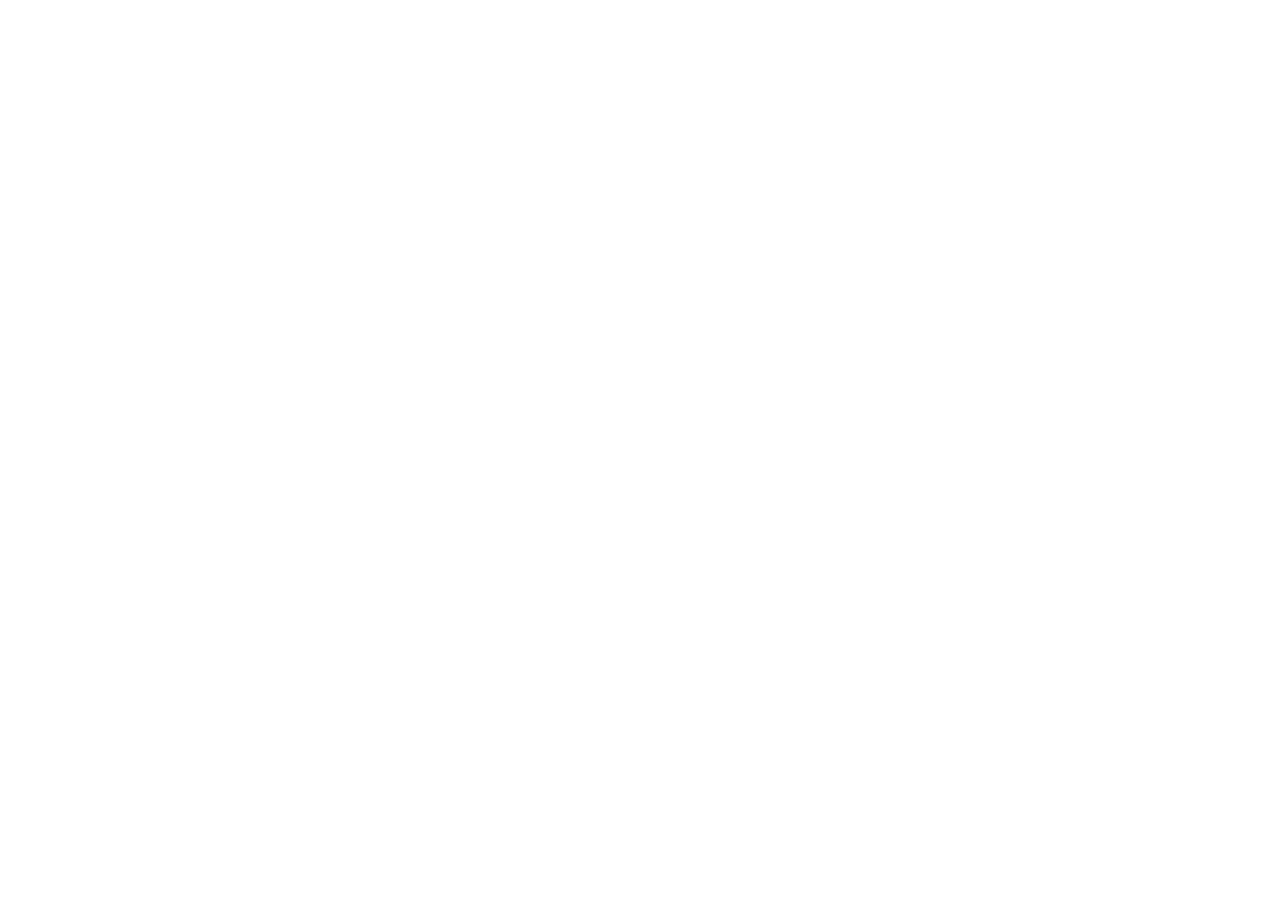
==== index.html @ ff3780d1 "Add responsive Chan Myae Thar website page shells and deployment config" ====
<!doctype html>
<html lang="my" data-lang="mm">
<head>
  <meta charset="utf-8">
  <meta name="viewport" content="width=device-width, initial-scale=1, viewport-fit=cover">
  <meta name="theme-color" content="#ffffff">
  <meta name="description" content="ချမ်းမြေ့သာ သာသနာ့ရိပ်သာ — ဓမ္မလေ့လာရေး၊ ရိပ်သာအကြောင်းနှင့် အတည်ပြုထားသော အစီအစဉ်များ။">
  <meta name="robots" content="index,follow">
  <meta property="og:type" content="website">
  <meta property="og:site_name" content="Chan Myae Thar Sasana Meditation Centre">
  <meta property="og:title" content="ချမ်းမြေ့သာ သာသနာ့ရိပ်သာ | Chan Myae Thar">
  <meta property="og:description" content="ချမ်းမြေ့သာ သာသနာ့ရိပ်သာ — ဓမ္မလေ့လာရေး၊ ရိပ်သာအကြောင်းနှင့် အတည်ပြုထားသော အစီအစဉ်များ။">
  <meta property="og:image" content="https://chanmyaethar.onrender.com/assets/chanmyaethar-logo.webp">
  <meta property="og:url" content="https://chanmyaethar.onrender.com/">
  <link rel="canonical" href="https://chanmyaethar.onrender.com/">
  <link rel="icon" type="image/png" sizes="32x32" href="assets/icon-32.png">
  <link rel="apple-touch-icon" href="assets/icon-192.png">
  <link rel="manifest" href="manifest.webmanifest">
  <link rel="preconnect" href="https://fonts.googleapis.com">
  <link rel="preconnect" href="https://fonts.gstatic.com" crossorigin>
  <link rel="stylesheet" href="css/styles.css">
  <title>ချမ်းမြေ့သာ သာသနာ့ရိပ်သာ | Chan Myae Thar</title>
  <script src="data/site-config.js" defer></script>
  <script src="js/app.js" defer></script>
</head>
<body data-page="home">
<div id="app"></div>
<noscript><main style="padding:3rem;max-width:50rem;margin:auto;font-family:sans-serif"><h1>ချမ်းမြေ့သာ သာသနာ့ရိပ်သာ</h1><p>ဤဝက်ဘ်ဆိုဒ်ကို ကြည့်ရှုရန် JavaScript ဖွင့်ထားရန် လိုအပ်ပါသည်။</p><a href="index.html">Home</a></main></noscript>
</body>
</html>
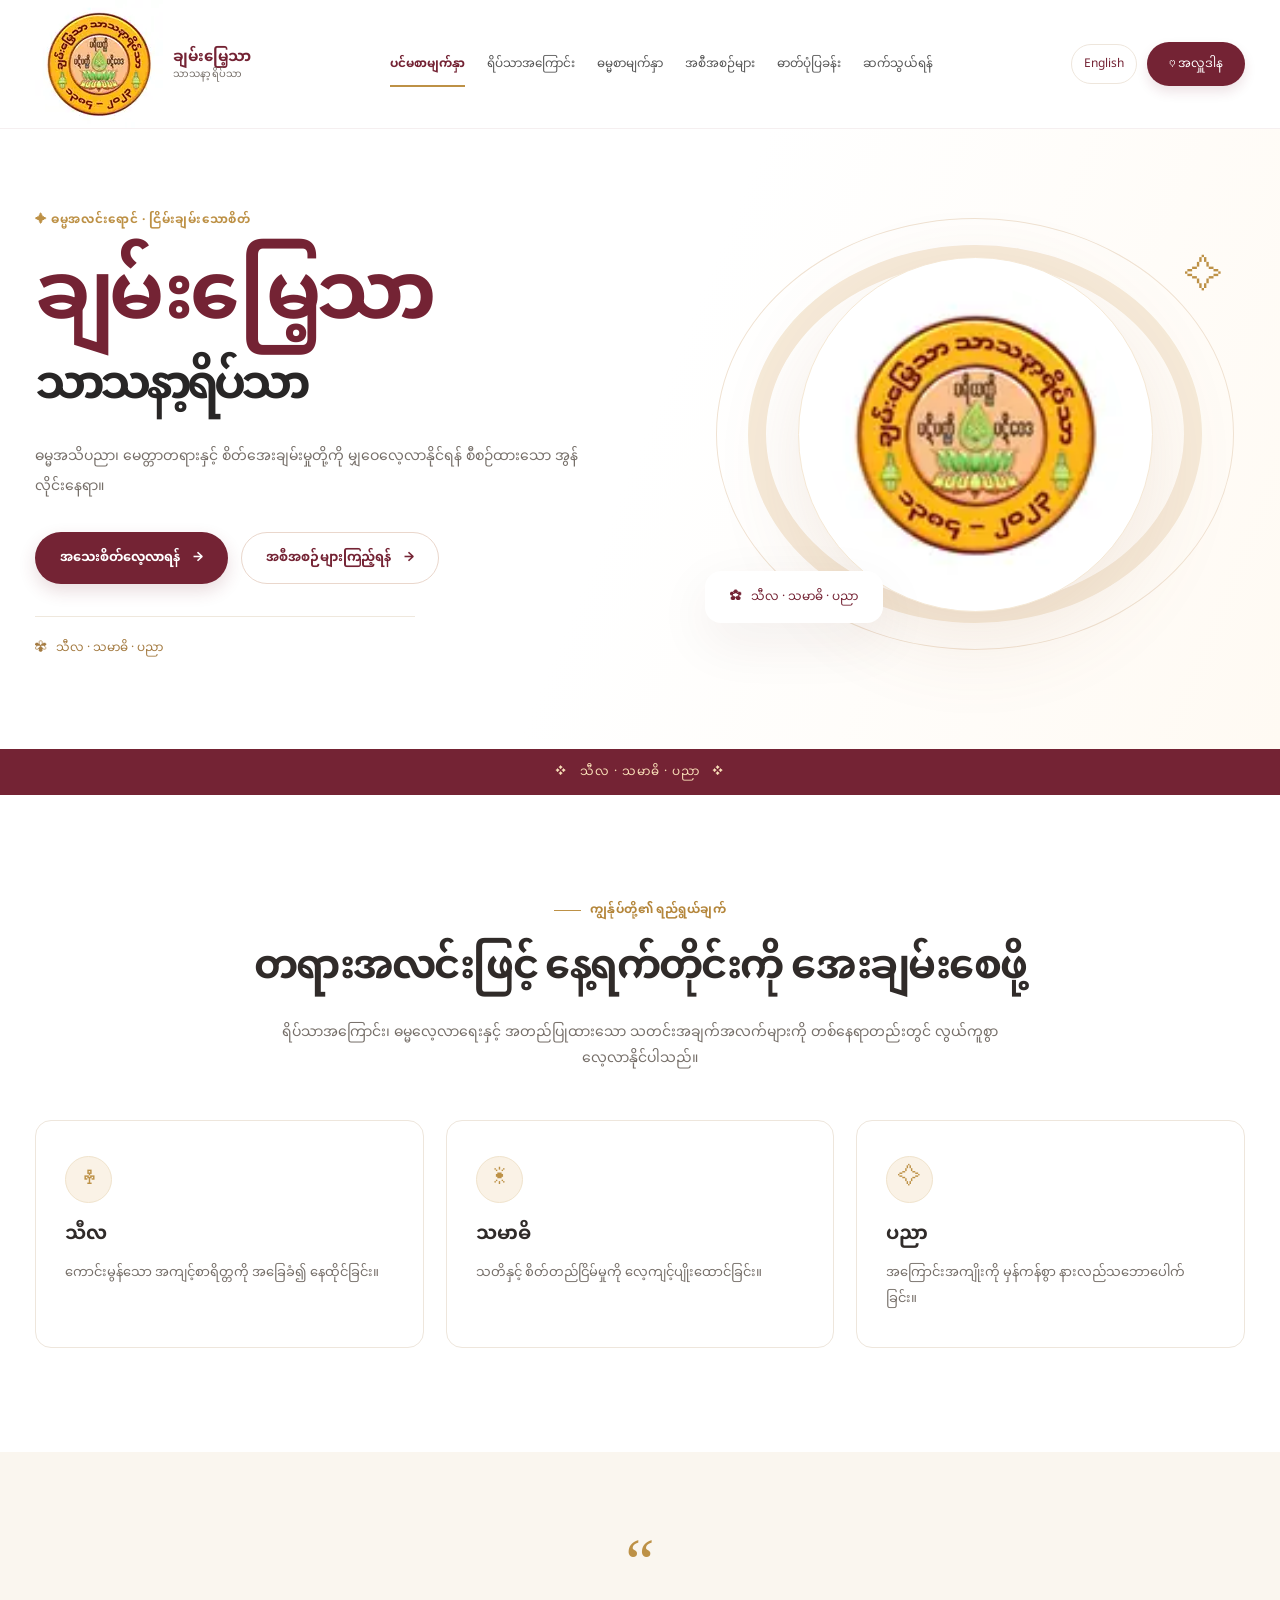
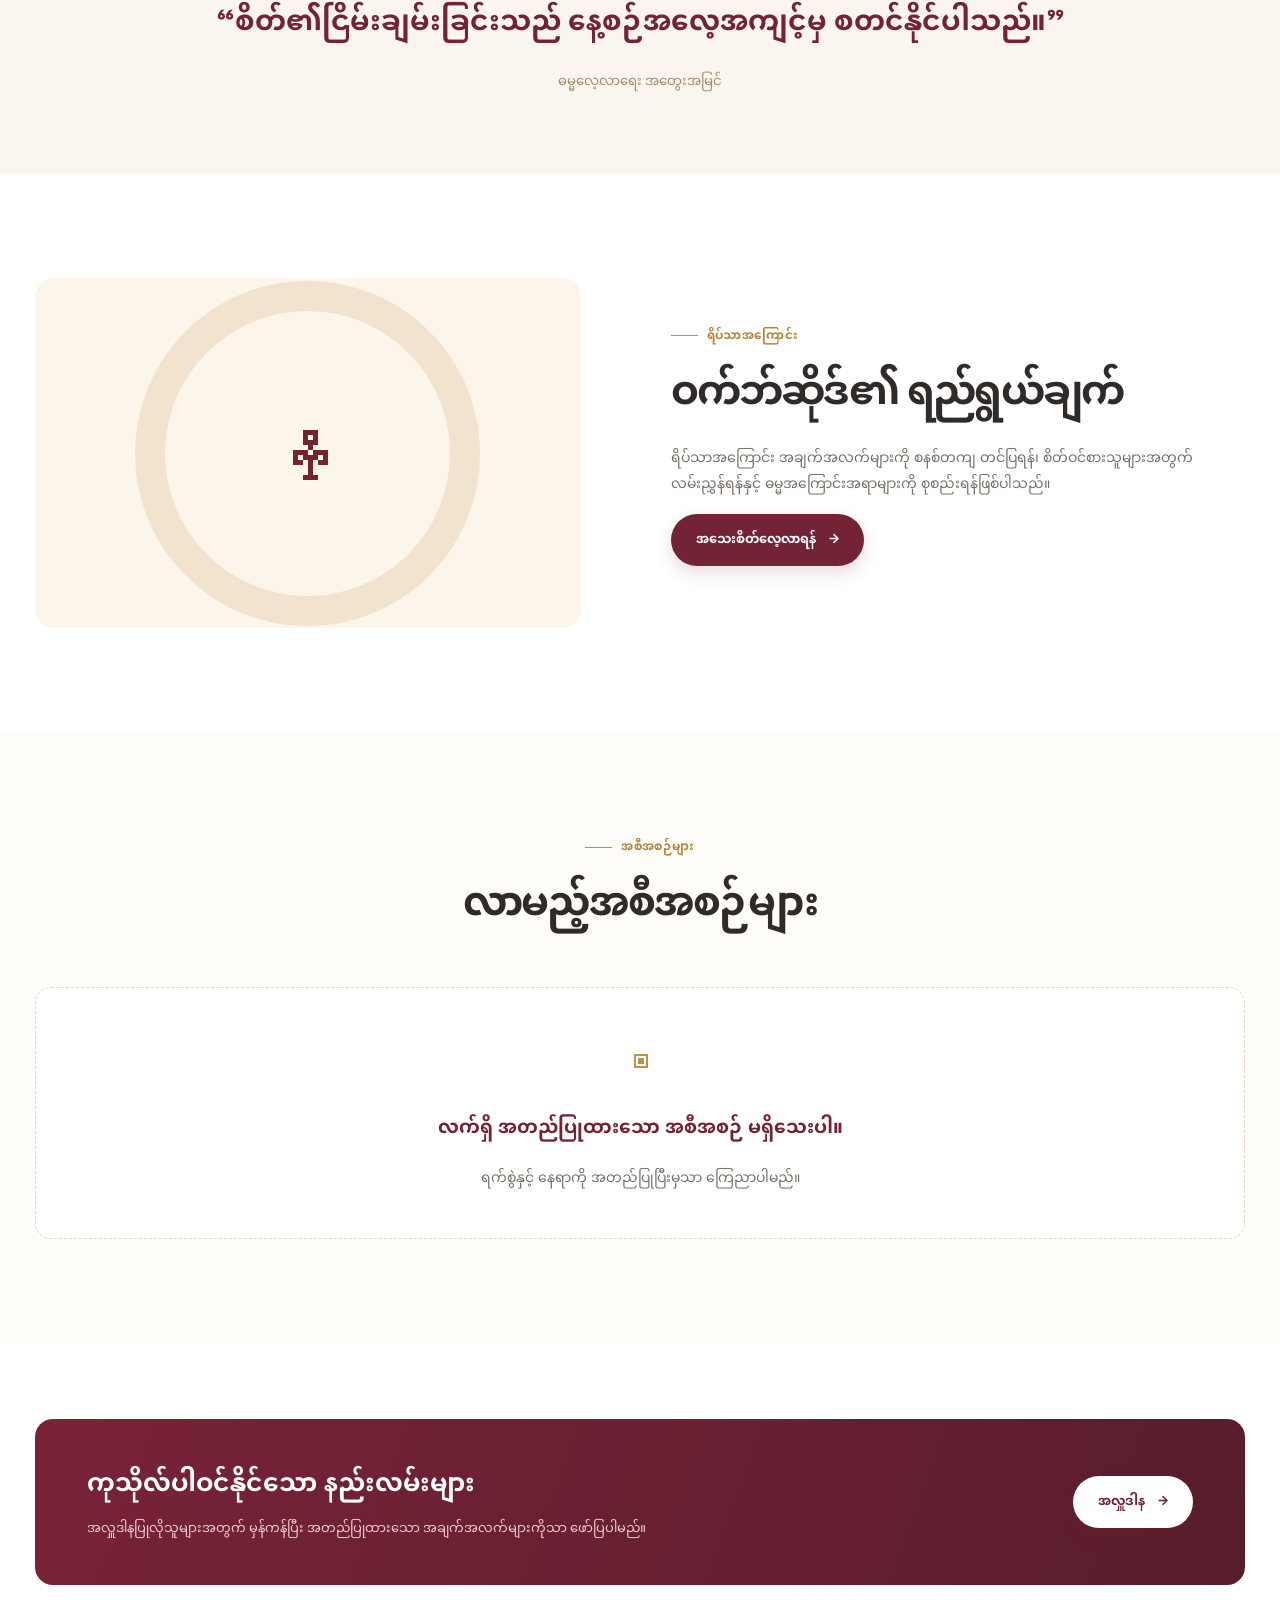
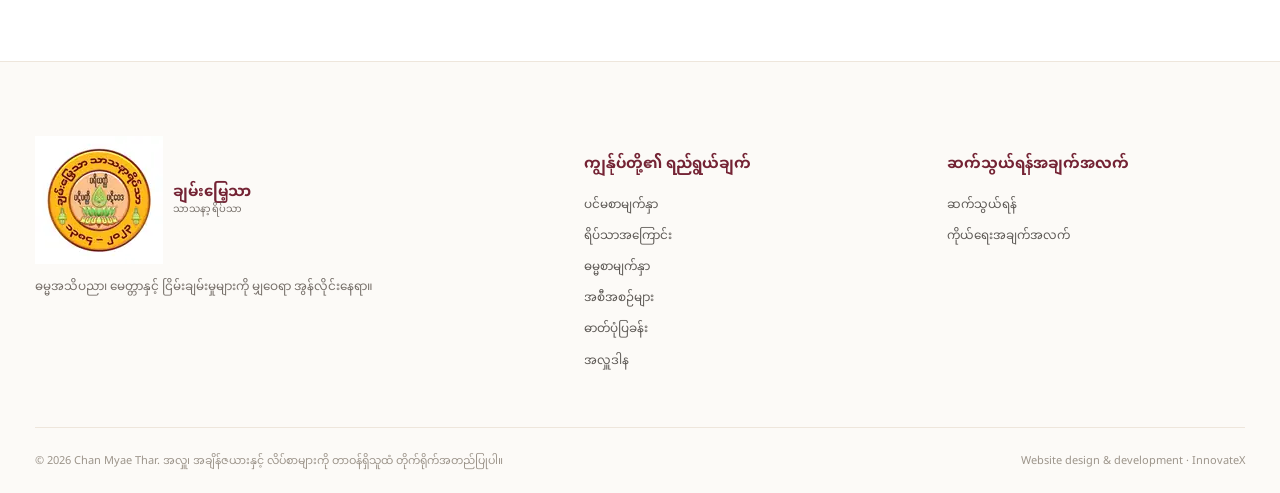
==== commit b97513e3: "Polish page icons and add deployment documentation" ====
--- a/index.html
+++ b/index.html
@@ -14,7 +14,7 @@
   <meta property="og:url" content="https://chanmyaethar.onrender.com/">
   <link rel="canonical" href="https://chanmyaethar.onrender.com/">
   <link rel="icon" type="image/png" sizes="32x32" href="assets/icon-32.png">
-  <link rel="apple-touch-icon" href="assets/icon-192.png">
+  <link rel="apple-touch-icon" href="assets/icon-32.png">
   <link rel="manifest" href="manifest.webmanifest">
   <link rel="preconnect" href="https://fonts.googleapis.com">
   <link rel="preconnect" href="https://fonts.gstatic.com" crossorigin>
--- a/css/styles.css
+++ b/css/styles.css
@@ -0,0 +1,8 @@
+
+@import url('https://fonts.googleapis.com/css2?family=DM+Sans:wght@400;500;600;700&family=Noto+Sans+Myanmar:wght@400;500;600;700&display=swap');
+:root{--burgundy:#742334;--deep:#461923;--gold:#bd9146;--cream:#faf6ef;--ivory:#fffdfa;--ink:#302b29;--muted:#766f69;--line:#eee6dc;--shadow:0 18px 55px rgba(67,35,24,.07);font-synthesis:none}
+*{box-sizing:border-box}html{scroll-behavior:smooth}body{margin:0;color:var(--ink);background:white;font-family:"Noto Sans Myanmar","DM Sans",Arial,sans-serif;line-height:1.85}a{color:inherit;text-decoration:none}button,input,textarea{font:inherit}button{cursor:pointer}img{max-width:100%;height:auto}strong{font-weight:700}::selection{background:#edceaf;color:var(--deep)}:focus-visible{outline:3px solid #c79648;outline-offset:4px}.container{max-width:1210px;width:calc(100% - 48px);margin-inline:auto}.narrow{max-width:860px}.sr-only{position:absolute!important;width:1px;height:1px;clip:rect(0,0,0,0);overflow:hidden;white-space:nowrap}#app{min-height:100vh}.site-header{position:sticky;top:0;z-index:50;background:rgba(255,255,255,.97);border-bottom:1px solid rgba(116,35,52,.07);backdrop-filter:blur(18px)}.nav-wrap{max-width:1210px;width:calc(100% - 48px);margin:auto;min-height:88px;display:flex;align-items:center;gap:30px}.brand{display:flex;align-items:center;gap:10px;min-width:192px}.brand-logo{width:49px;height:49px;object-fit:contain;border-radius:50%}.brand-copy{display:flex;flex-direction:column;line-height:1.4}.brand-copy strong{font-size:15px;color:var(--burgundy)}.brand-copy small{font-size:10px;color:var(--muted);letter-spacing:.02em}.desktop-nav{display:flex;flex:1;justify-content:center;align-items:center;gap:22px}.nav-link{font-size:12px;color:#555;transition:color .2s;white-space:nowrap}.nav-link:hover,.nav-link[aria-current=page]{color:var(--burgundy)}.nav-link[aria-current=page]{font-weight:700;position:relative}.nav-link[aria-current=page]:after{content:"";height:2px;background:var(--gold);position:absolute;left:0;right:0;bottom:-12px}.actions{display:flex;align-items:center;gap:10px}.language-button{background:#fff;border:1px solid var(--line);border-radius:99px;color:var(--burgundy);min-width:50px;padding:8px 12px;font-size:12px}.nav-cta{background:var(--burgundy);border-radius:99px;color:#fff;padding:11px 22px;white-space:nowrap;font-size:12px;box-shadow:0 6px 12px #74233420}.nav-cta:hover,.btn-primary:hover{background:#551b29}.menu-toggle{display:none;border:1px solid var(--line);background:white;border-radius:13px;width:45px;height:42px;font-size:25px;line-height:1}.mobile-nav{display:none}.section{padding:104px 0}.section-tint{background:var(--ivory)}.section-soft{background:var(--cream)}.eyebrow{display:flex;align-items:center;gap:9px;color:#b4863b;font-size:12px;font-weight:700;letter-spacing:.035em}.eyebrow::before{content:"";height:1px;width:27px;background:var(--gold)}.center .eyebrow{justify-content:center}.section-title{font-size:clamp(25px,3.4vw,40px);line-height:1.65;margin:15px 0 18px;font-weight:700;letter-spacing:-.045em}.section-text{color:var(--muted);font-size:14px;max-width:720px}.center{text-align:center}.center .section-text{margin-inline:auto}.section-heading{margin-bottom:48px}.hero{overflow:hidden;position:relative;background:linear-gradient(112deg,#fff 50%,#fffaf3);min-height:620px;display:flex;align-items:center;padding:68px 0 78px}.hero .container{display:grid;grid-template-columns:1fr .9fr;align-items:center;gap:70px}.hero-kicker{color:var(--gold);font-size:12px;font-weight:700;letter-spacing:.05em}.hero-title{margin:18px 0;font-size:clamp(40px,6.8vw,79px);line-height:1.28;letter-spacing:-.06em;color:var(--burgundy)}.hero-title span{display:block;color:#282626;font-size:.58em;margin-top:8px}.hero-desc{color:var(--muted);max-width:550px;line-height:2.15;font-size:14px;margin:25px 0 30px}.button-row{display:flex;gap:13px;flex-wrap:wrap}.btn{display:inline-flex;align-items:center;justify-content:center;gap:13px;border-radius:100px;padding:13px 24px;font-size:13px;font-weight:700;transition:transform .2s,background .2s;border:1px solid transparent}.btn:hover{transform:translateY(-2px)}.btn-primary{color:#fff;background:var(--burgundy);box-shadow:0 7px 17px #74233429}.btn-outline{color:var(--burgundy);background:white;border-color:#ead7cc}.btn-outline:hover{border-color:var(--gold)}.hero-note{margin-top:32px;padding-top:20px;max-width:380px;border-top:1px solid #efe8dd;color:#a47b42;font-size:12px}.hero-art{position:relative;display:grid;place-items:center;min-height:450px}.hero-art:before,.hero-art:after{content:"";position:absolute;inset:2%;border:1px solid #f0e2d2;border-radius:50%}.hero-art:after{inset:8%;border:18px solid #f6ead9}.logo-disc{z-index:2;background:#fff;box-shadow:0 28px 85px #9f6b4320;border-radius:50%;height:min(75vw,355px);width:min(75vw,355px);display:grid;place-items:center;padding:28px;border:1px solid #f5e8d5}.logo-disc img{width:100%;height:100%;object-fit:contain;border-radius:50%}.hero-flower{z-index:3;position:absolute;top:8%;right:4%;color:var(--gold);font-size:38px}.hero-caption{z-index:3;position:absolute;bottom:8%;left:0;background:white;border-radius:16px;padding:15px 25px;box-shadow:var(--shadow);color:var(--burgundy);font-size:12px}.saffron-bar{background:var(--burgundy);color:#f9dfb8;text-align:center;padding:12px;font-size:12px;letter-spacing:.08em}.value-grid{display:grid;grid-template-columns:repeat(3,1fr);gap:22px}.value-card{border:1px solid var(--line);background:white;padding:35px 29px;border-radius:16px;min-height:205px;transition:transform .2s,box-shadow .2s}.value-card:hover,.resource-card:hover{transform:translateY(-5px);box-shadow:var(--shadow)}.value-icon{width:47px;height:47px;background:#faf2e6;color:var(--gold);border:1px solid #f0e3cc;border-radius:50%;display:grid;place-items:center;font-size:23px}.value-card h3{margin:14px 0 8px;font-size:19px}.value-card p{margin:0;color:var(--muted);font-size:13px;line-height:2}.quote-section{background:var(--cream);text-align:center;position:relative;overflow:hidden;padding:78px 10px}.quote-mark{font-family:Georgia,serif;color:var(--gold);font-size:65px;line-height:1}.quote-section blockquote{font-size:clamp(18px,3vw,28px);color:var(--burgundy);max-width:930px;margin:4px auto 17px;font-weight:700;line-height:1.8}.quote-section small{color:#a88b6b}.split{display:grid;grid-template-columns:.95fr 1fr;align-items:center;gap:90px}.editorial-art{height:350px;border-radius:18px;background:#fbf5eb;display:grid;place-items:center;position:relative;overflow:hidden}.editorial-art:before{content:"";position:absolute;width:285px;height:285px;border:30px solid #f2e3cf;border-radius:50%}.editorial-art .lotus-symbol{z-index:1;color:var(--burgundy);font-family:Georgia,serif;font-size:80px}.panel{border:1px solid var(--line);border-radius:18px;padding:42px;background:white}.empty-state{text-align:center;border:1px dashed #ead7c3;border-radius:16px;padding:46px;background:#fff;color:var(--burgundy)}.empty-state p{margin:10px 0 0;font-size:14px;color:var(--muted)}.empty-icon{font-size:32px;color:var(--gold)}.cta-section{padding:76px 0}.cta-panel{background:linear-gradient(110deg,#792337,#581d2c);color:white;border-radius:18px;padding:44px 52px;display:flex;align-items:center;gap:24px;justify-content:space-between}.cta-panel h2{font-size:25px;margin:0 0 8px}.cta-panel p{color:#f1cfd2;font-size:13px;margin:0}.cta-panel .btn{background:white;color:var(--burgundy);white-space:nowrap}.page-hero{padding:95px 0 85px;text-align:center;background:linear-gradient(150deg,#fff 10%,#faf2e9);border-bottom:1px solid var(--line)}.page-hero .eyebrow{justify-content:center}.page-hero h1{font-size:clamp(29px,4.1vw,50px);line-height:1.65;margin:16px 0;color:var(--burgundy)}.page-hero p{color:var(--muted);max-width:710px;font-size:15px;margin:0 auto;line-height:2}.intro-grid{display:grid;grid-template-columns:1fr 1fr;gap:22px}.intro-grid h2{font-size:24px}.intro-grid p{color:var(--muted);font-size:14px}.note{border-left:3px solid var(--gold);background:var(--cream);border-radius:0 10px 10px 0;padding:18px 22px;font-size:13px;color:#684c37;margin:26px 0}.article-grid{display:grid;grid-template-columns:repeat(3,1fr);gap:20px}.resource-card{background:#fff;border:1px solid var(--line);border-radius:16px;padding:30px;transition:transform .2s,box-shadow .2s;display:flex;flex-direction:column}.resource-card .number{font-size:28px;color:#c4a06e;font-family:Georgia,serif}.resource-card h2{font-size:21px;line-height:1.6;color:var(--burgundy)}.resource-card p{font-size:13px;color:var(--muted)}.resource-card details{margin-top:auto}.resource-card summary{cursor:pointer;font-size:13px;color:var(--burgundy);font-weight:700;list-style:none;margin-top:18px}.resource-card details>p{border-top:1px solid var(--line);padding-top:16px}.gallery-grid{display:grid;grid-template-columns:repeat(3,1fr);gap:22px}.gallery-tile{border:1px solid var(--line);border-radius:16px;overflow:hidden;background:#fff;margin:0}.gallery-tile img{width:100%;aspect-ratio:4/3;object-fit:contain;background:#fdf8f1;padding:30px}.gallery-tile figcaption{font-size:13px;color:var(--muted);padding:16px}.contact-grid{display:grid;grid-template-columns:.8fr 1.2fr;gap:25px}.detail-row{padding:17px 0;border-bottom:1px solid var(--line)}.detail-row small{display:block;color:var(--gold);font-size:11px}.detail-row strong{display:block;margin-top:5px;word-break:break-word}.contact-form{border:1px solid var(--line);border-radius:18px;padding:35px;background:#fff}.contact-form h2{margin-top:0}.form-group{display:grid;grid-template-columns:1fr 1fr;gap:18px}.contact-form label{display:block;font-size:12px;font-weight:700;margin-bottom:17px}.contact-form input,.contact-form textarea{display:block;width:100%;border:1px solid #dedbd5;border-radius:10px;padding:13px 14px;background:#fefdfb;color:var(--ink);margin-top:8px;outline:none}.contact-form input:focus,.contact-form textarea:focus{border-color:#c9a16a;box-shadow:0 0 0 3px #c9a16a18}.form-help{font-size:12px;color:var(--muted)}.bank-card{padding:34px;border:1px solid var(--line);border-radius:15px;background:white}.bank-row{padding:15px 0;border-bottom:1px solid var(--line);display:flex;justify-content:space-between;gap:20px}.bank-row span{color:var(--muted)}.copy-button{border:1px solid var(--line);padding:5px 11px;background:var(--cream);border-radius:8px;color:var(--burgundy)}.policy-list article{padding-bottom:21px;margin-bottom:21px;border-bottom:1px solid var(--line)}.policy-list h2{font-size:20px;color:var(--burgundy)}.policy-list p{font-size:14px;color:var(--muted)}.site-footer{background:#fcfaf7;padding:74px 0 22px;border-top:1px solid var(--line)}.footer-grid{display:grid;grid-template-columns:1.3fr .8fr .8fr;gap:65px}.site-footer h3{color:var(--burgundy);font-size:15px}.site-footer p{color:var(--muted);font-size:12px}.footer-links{display:flex;flex-direction:column;gap:9px}.footer-links a{font-size:12px;color:#5d5955}.footer-links a:hover{color:var(--burgundy)}.footer-bottom{border-top:1px solid var(--line);padding-top:23px;margin-top:55px;display:flex;justify-content:space-between;gap:15px;font-size:11px;color:#9c948a}.toast{position:fixed;bottom:25px;left:50%;transform:translate(-50%,40px);padding:15px 24px;color:white;background:var(--burgundy);box-shadow:var(--shadow);border-radius:12px;z-index:150;opacity:0;pointer-events:none;transition:.2s;font-size:13px}.toast.show{opacity:1;transform:translate(-50%,0)}.scroll-top{position:fixed;bottom:20px;right:20px;width:44px;height:44px;border-radius:50%;background:white;color:var(--burgundy);border:1px solid var(--line);box-shadow:var(--shadow);z-index:40;opacity:0;pointer-events:none}.scroll-top.show{opacity:1;pointer-events:auto}
+@media(max-width:1080px){.desktop-nav{gap:13px}.nav-link{font-size:11px}.nav-wrap{gap:12px}.brand{min-width:160px}.hero .container{gap:25px}.split{gap:45px}}
+@media(max-width:850px){.desktop-nav,.nav-cta{display:none}.menu-toggle{display:block}.nav-wrap{justify-content:space-between;min-height:74px}.brand{min-width:0}.brand-logo{width:42px;height:42px}.mobile-nav:not([hidden]){display:flex;flex-direction:column;gap:0;background:white;border-top:1px solid var(--line);padding:12px 24px 22px;box-shadow:0 20px 40px #00000010}.mobile-nav a{padding:14px 6px;border-bottom:1px solid var(--line);font-size:13px}.mobile-nav a[aria-current=page]{color:var(--burgundy);font-weight:700}.hero{padding:55px 0}.hero .container{grid-template-columns:1fr;gap:20px}.hero-art{min-height:340px;order:-1}.hero-text{text-align:center}.hero-desc{margin-left:auto;margin-right:auto}.button-row{justify-content:center}.hero-note{margin-left:auto;margin-right:auto}.logo-disc{width:265px;height:265px}.hero-art:after{inset:6%;max-width:345px;max-height:345px;margin:auto}.hero-art:before{max-width:400px;max-height:400px;margin:auto}.section{padding:70px 0}.value-grid,.article-grid{grid-template-columns:repeat(2,1fr)}.split,.contact-grid{grid-template-columns:1fr}.editorial-art{height:300px}.gallery-grid{grid-template-columns:repeat(2,1fr)}}
+@media(max-width:560px){.container,.nav-wrap{width:calc(100% - 32px)}.hero-title{font-size:44px}.hero-art{min-height:290px}.logo-disc{width:215px;height:215px;padding:20px}.hero-caption{bottom:0;left:0;font-size:10px}.value-grid,.article-grid,.gallery-grid,.intro-grid,.form-group{grid-template-columns:1fr}.value-card{padding:25px}.section{padding:57px 0}.section-title{font-size:27px}.page-hero{padding:65px 0}.page-hero h1{font-size:31px}.cta-panel{flex-direction:column;text-align:center;padding:32px 24px}.footer-grid{grid-template-columns:1fr;gap:22px}.footer-bottom{flex-direction:column}.contact-form,.panel{padding:22px}.bank-row{flex-direction:column;gap:5px}.nav-wrap{gap:6px}.brand-copy strong{font-size:13px}.brand-copy small{font-size:9px}.hero-desc{font-size:13px}}
+@media(prefers-reduced-motion:reduce){*,*:before,*:after{scroll-behavior:auto!important;transition:none!important}}
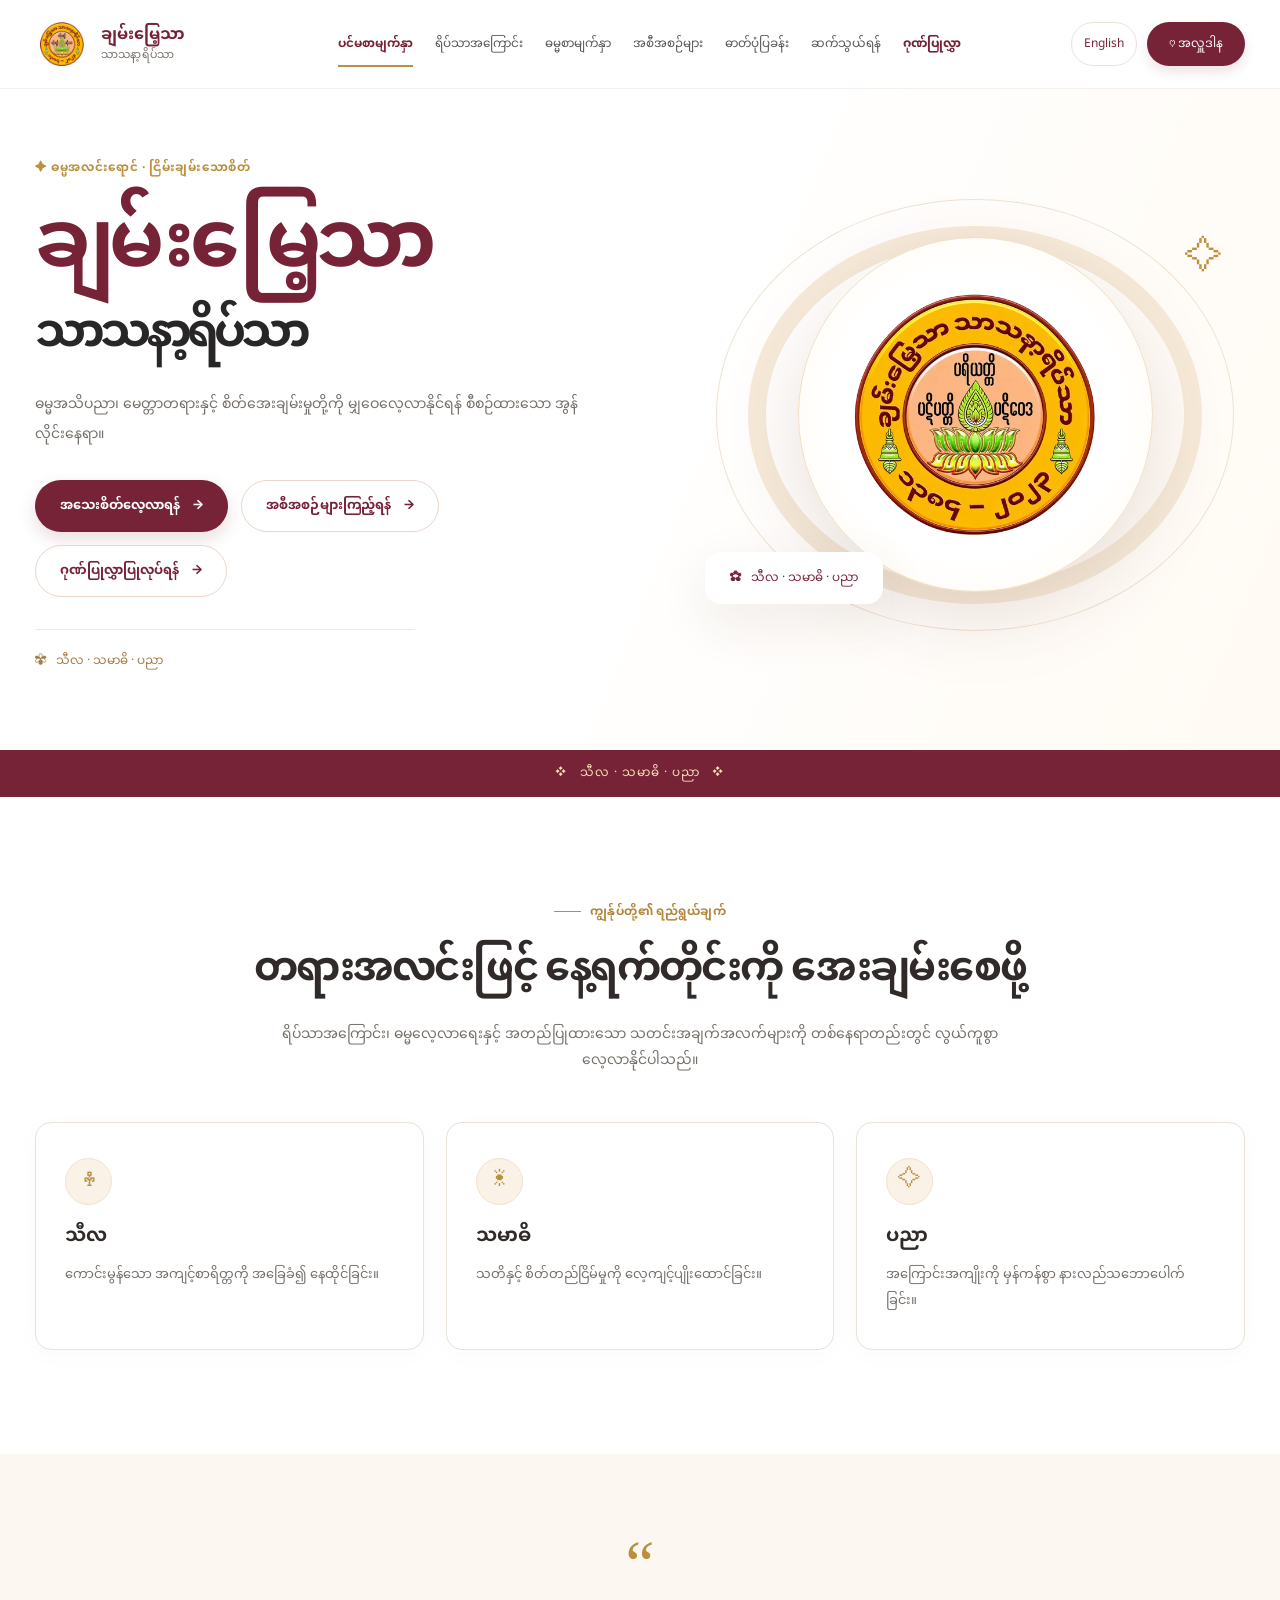
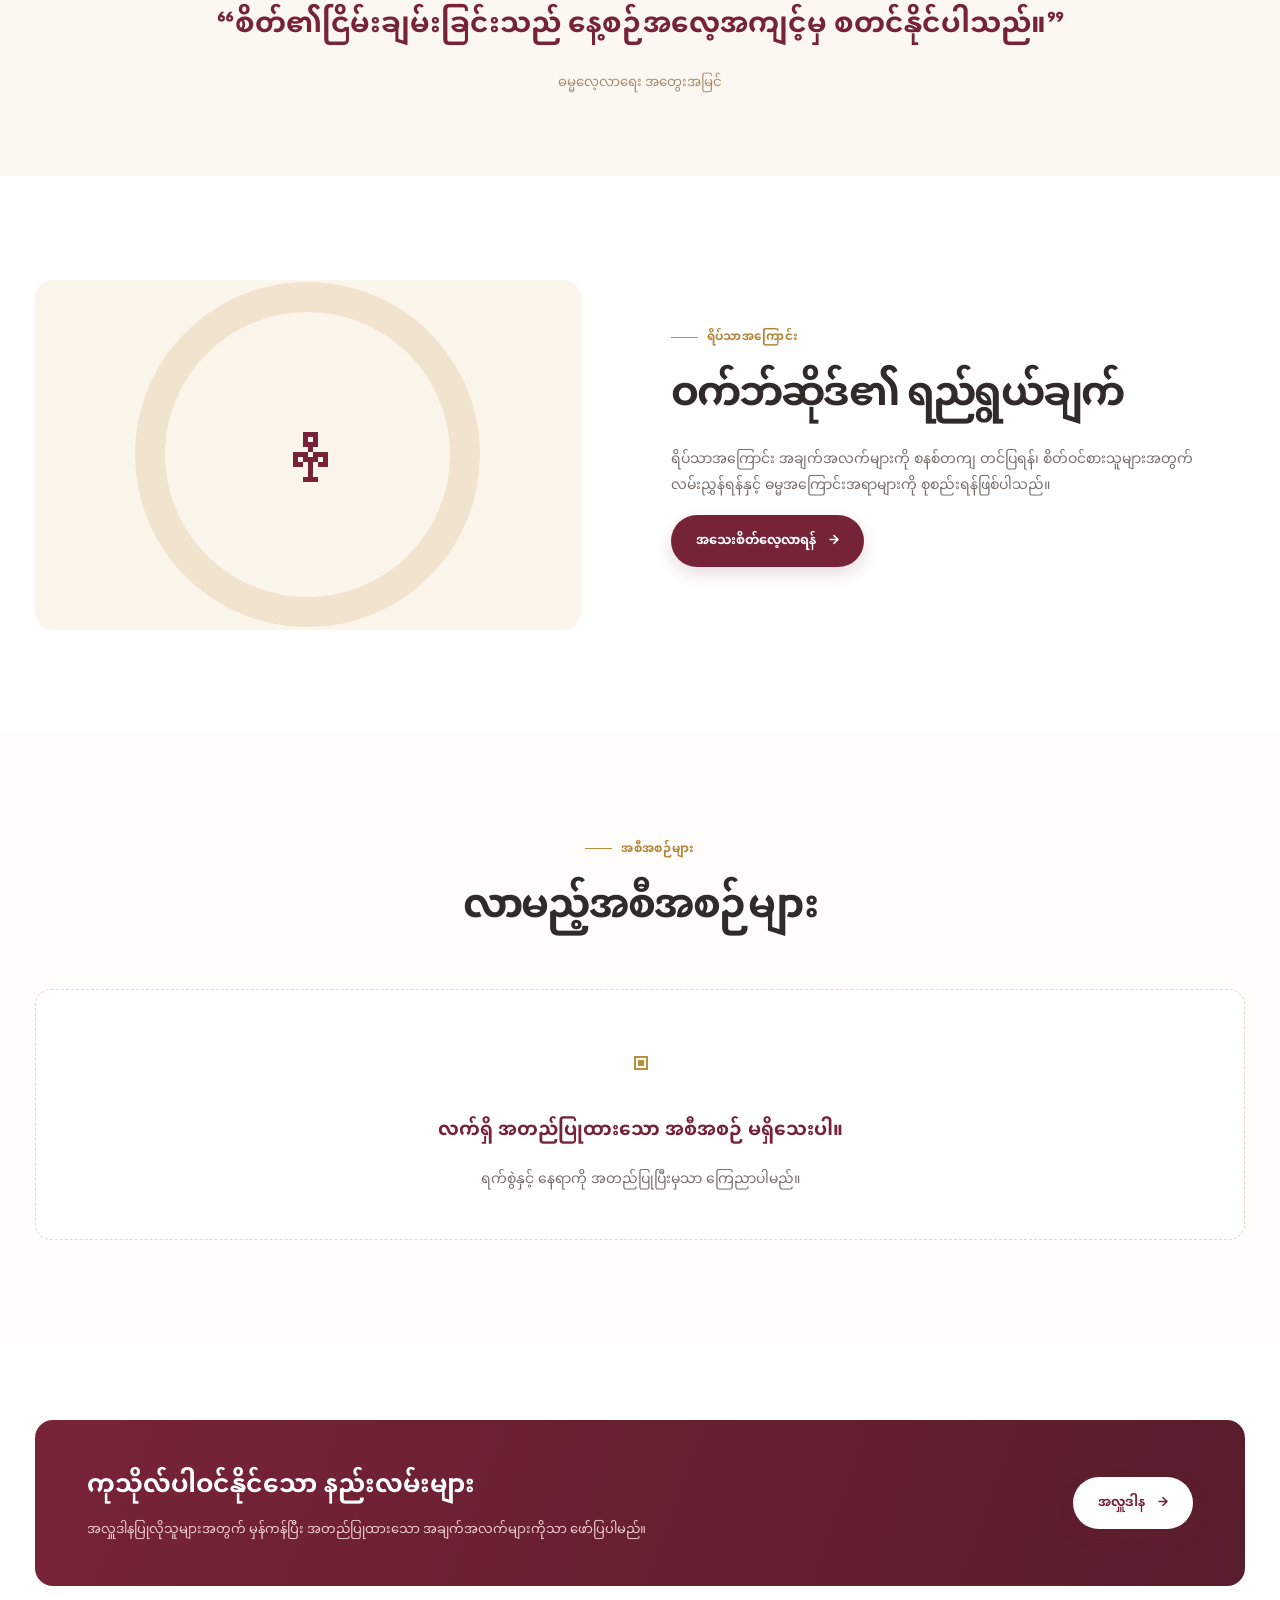
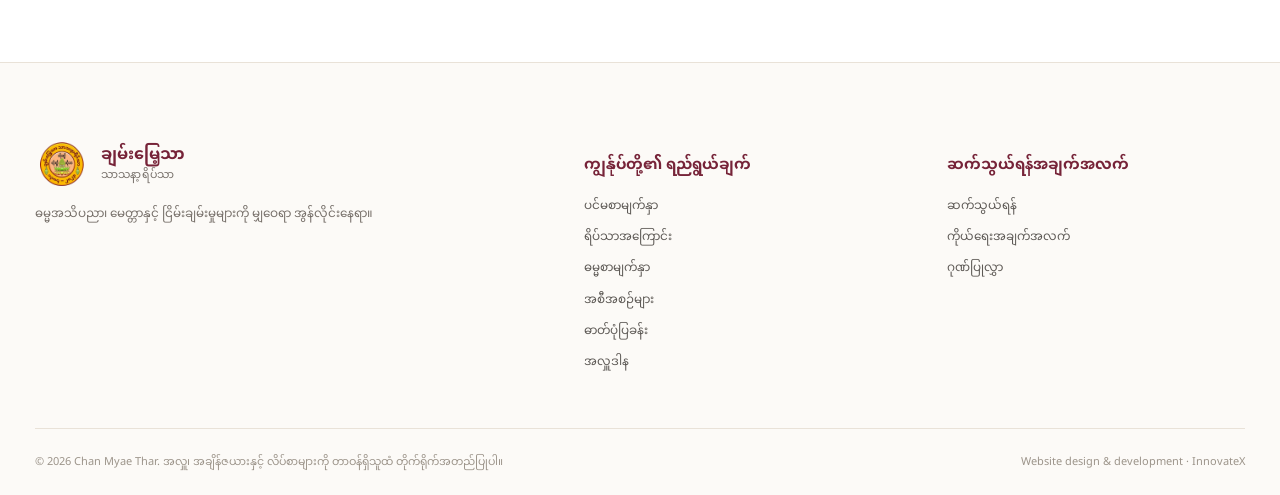
==== commit 1ad7310d: "Use official high-resolution logo for website social and browser icons part 1" ====
--- a/index.html
+++ b/index.html
@@ -10,11 +10,11 @@
   <meta property="og:site_name" content="Chan Myae Thar Sasana Meditation Centre">
   <meta property="og:title" content="ချမ်းမြေ့သာ သာသနာ့ရိပ်သာ | Chan Myae Thar">
   <meta property="og:description" content="ချမ်းမြေ့သာ သာသနာ့ရိပ်သာ — ဓမ္မလေ့လာရေး၊ ရိပ်သာအကြောင်းနှင့် အတည်ပြုထားသော အစီအစဉ်များ။">
-  <meta property="og:image" content="https://chanmyaethar.onrender.com/assets/chanmyaethar-logo.webp">
+  <meta property="og:image" content="https://chanmyaethar.onrender.com/assets/cmt-main-logo.webp">
   <meta property="og:url" content="https://chanmyaethar.onrender.com/">
   <link rel="canonical" href="https://chanmyaethar.onrender.com/">
-  <link rel="icon" type="image/png" sizes="32x32" href="assets/icon-32.png">
-  <link rel="apple-touch-icon" href="assets/icon-32.png">
+  <link rel="icon" type="image/png" sizes="32x32" href="assets/cmt-icon-32.png">
+  <link rel="apple-touch-icon" href="assets/cmt-icon-32.png">
   <link rel="manifest" href="manifest.webmanifest">
   <link rel="preconnect" href="https://fonts.googleapis.com">
   <link rel="preconnect" href="https://fonts.gstatic.com" crossorigin>
@@ -22,6 +22,7 @@
   <title>ချမ်းမြေ့သာ သာသနာ့ရိပ်သာ | Chan Myae Thar</title>
   <script src="data/site-config.js" defer></script>
   <script src="js/app.js" defer></script>
+  <link rel="preload" as="image" href="assets/cmt-main-logo.webp">
 </head>
 <body data-page="home">
 <div id="app"></div>
--- a/css/styles.css
+++ b/css/styles.css
@@ -6,3 +6,19 @@
 @media(max-width:850px){.desktop-nav,.nav-cta{display:none}.menu-toggle{display:block}.nav-wrap{justify-content:space-between;min-height:74px}.brand{min-width:0}.brand-logo{width:42px;height:42px}.mobile-nav:not([hidden]){display:flex;flex-direction:column;gap:0;background:white;border-top:1px solid var(--line);padding:12px 24px 22px;box-shadow:0 20px 40px #00000010}.mobile-nav a{padding:14px 6px;border-bottom:1px solid var(--line);font-size:13px}.mobile-nav a[aria-current=page]{color:var(--burgundy);font-weight:700}.hero{padding:55px 0}.hero .container{grid-template-columns:1fr;gap:20px}.hero-art{min-height:340px;order:-1}.hero-text{text-align:center}.hero-desc{margin-left:auto;margin-right:auto}.button-row{justify-content:center}.hero-note{margin-left:auto;margin-right:auto}.logo-disc{width:265px;height:265px}.hero-art:after{inset:6%;max-width:345px;max-height:345px;margin:auto}.hero-art:before{max-width:400px;max-height:400px;margin:auto}.section{padding:70px 0}.value-grid,.article-grid{grid-template-columns:repeat(2,1fr)}.split,.contact-grid{grid-template-columns:1fr}.editorial-art{height:300px}.gallery-grid{grid-template-columns:repeat(2,1fr)}}
 @media(max-width:560px){.container,.nav-wrap{width:calc(100% - 32px)}.hero-title{font-size:44px}.hero-art{min-height:290px}.logo-disc{width:215px;height:215px;padding:20px}.hero-caption{bottom:0;left:0;font-size:10px}.value-grid,.article-grid,.gallery-grid,.intro-grid,.form-group{grid-template-columns:1fr}.value-card{padding:25px}.section{padding:57px 0}.section-title{font-size:27px}.page-hero{padding:65px 0}.page-hero h1{font-size:31px}.cta-panel{flex-direction:column;text-align:center;padding:32px 24px}.footer-grid{grid-template-columns:1fr;gap:22px}.footer-bottom{flex-direction:column}.contact-form,.panel{padding:22px}.bank-row{flex-direction:column;gap:5px}.nav-wrap{gap:6px}.brand-copy strong{font-size:13px}.brand-copy small{font-size:9px}.hero-desc{font-size:13px}}
 @media(prefers-reduced-motion:reduce){*,*:before,*:after{scroll-behavior:auto!important;transition:none!important}}
+
+/* 2026 unified brand and accessibility polish */
+:root{--burgundy:#762338;--gold:#ba903f;--cream:#fcf8f1;--ivory:#fffdfa;--line:#e9e2d8;--shadow:0 18px 54px rgba(80,43,27,.09)}
+.brand-logo{display:block;width:54px;height:54px;max-width:none;flex:none;object-fit:contain;object-position:center;border-radius:50%;image-rendering:auto}
+.brand{gap:12px}.brand-copy strong{font-size:16px}.brand-copy small{font-size:11px}
+.logo-disc{border:1px solid #f0dfc2;background:radial-gradient(circle,#fff 58%,#fff9eb 100%);box-shadow:0 25px 76px #693f3126}
+.logo-disc .brand-logo{width:100%;height:100%}
+.nav-link.cert-entry{color:#732337;font-weight:750}
+.btn,.nav-cta,.language-button,.copy-button{min-height:44px}
+.btn:focus-visible,.nav-cta:focus-visible,.nav-link:focus-visible{outline:3px solid #b98334;outline-offset:4px}
+.resource-card,.value-card,.panel,.contact-form,.gallery-tile{box-shadow:0 5px 24px rgba(53,38,24,.025)}
+.site-footer .brand-logo{width:54px;height:54px}
+.contact-form input,.contact-form textarea{background:#fff;min-height:44px}.contact-form label{font-size:13px}
+@media(max-width:850px){.brand-logo{width:44px;height:44px}.mobile-nav a{min-height:44px}.nav-wrap{gap:10px}}
+@media(max-width:560px){.hero{padding-top:28px}.brand-copy strong{font-size:14px}.brand-copy small{font-size:10px}.btn{min-height:46px}.mobile-nav{max-height:75vh;overflow:auto}}
+@media(prefers-reduced-motion:reduce){html{scroll-behavior:auto}*,*::before,*::after{animation-duration:.01ms!important;transition-duration:.01ms!important}}
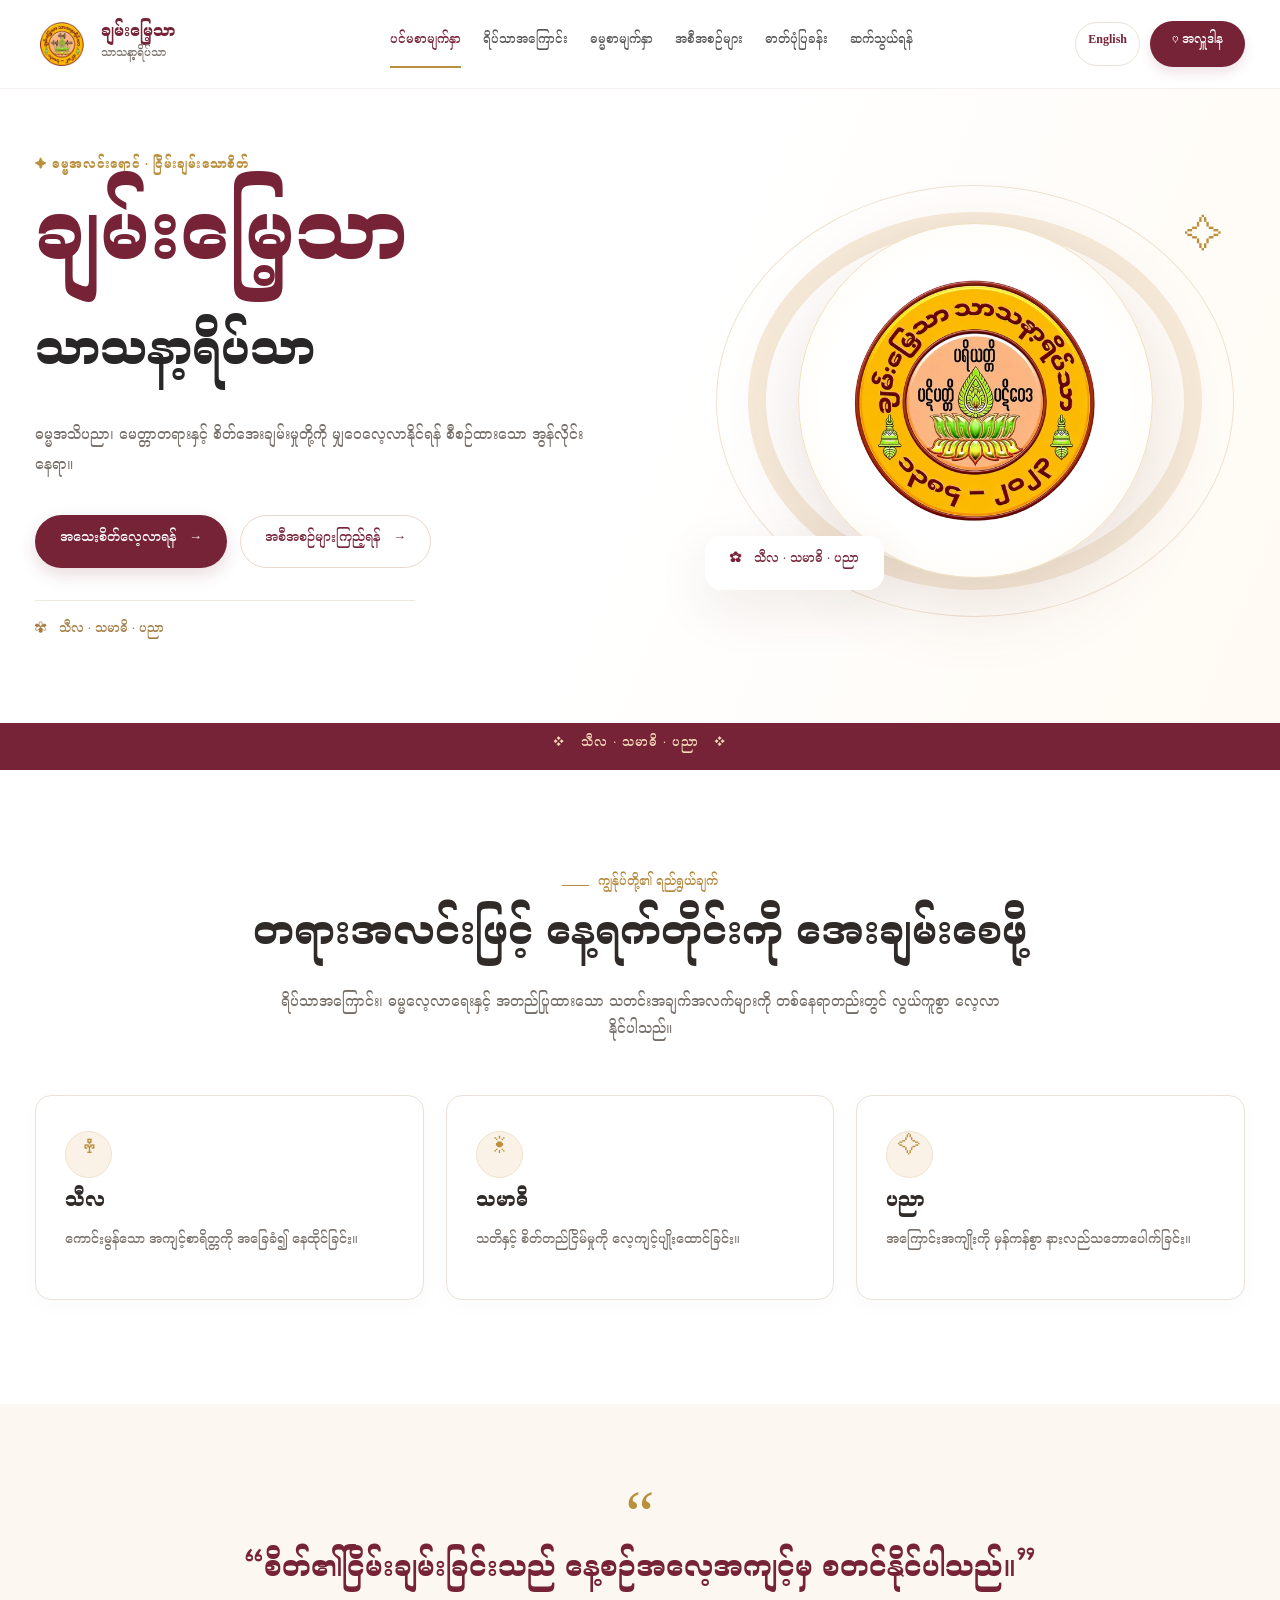
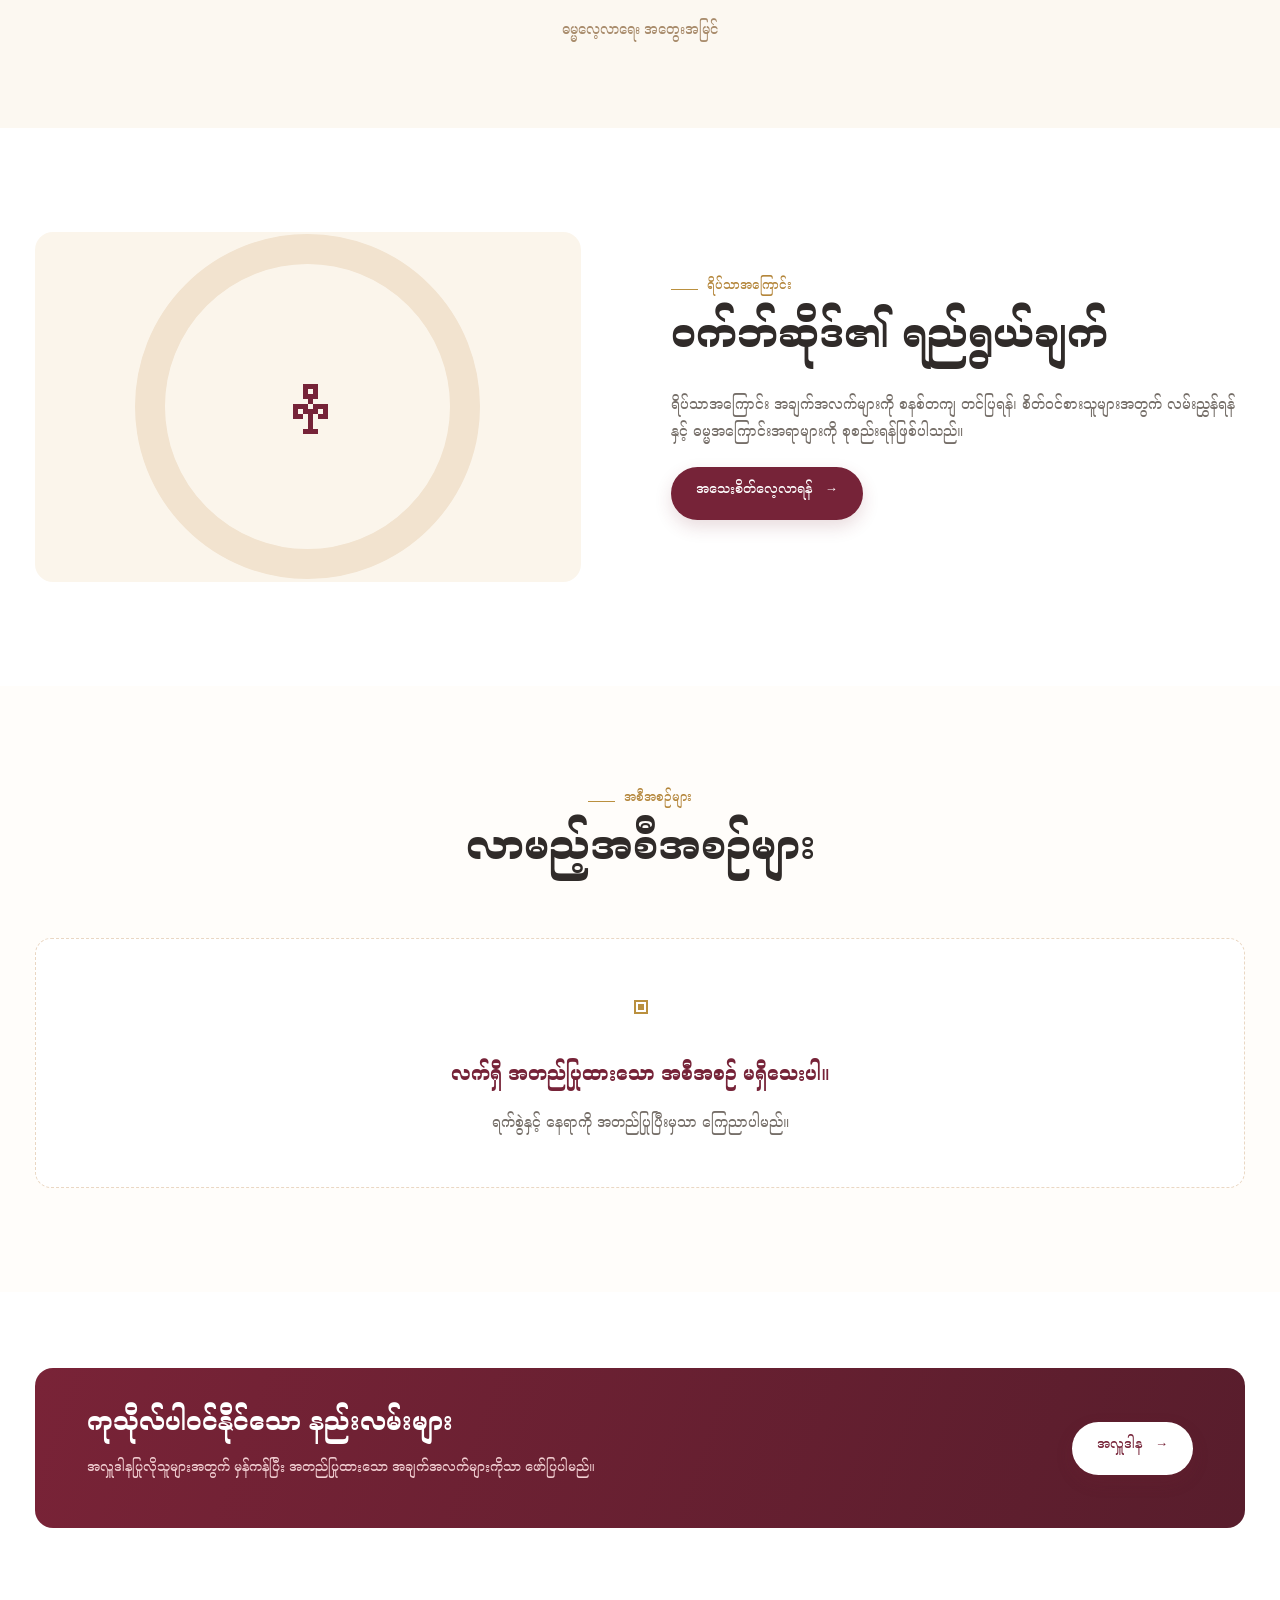
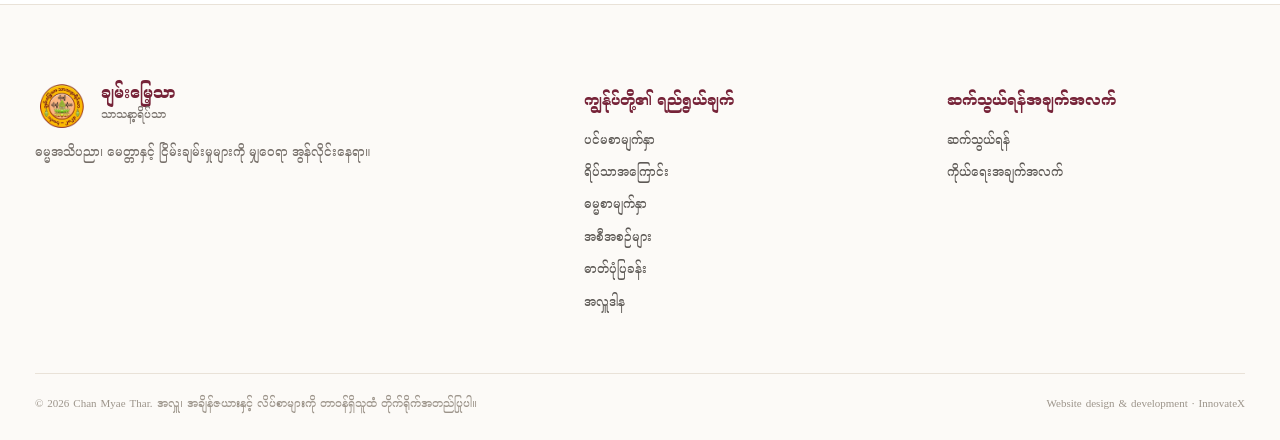
==== commit 7d4a61c1: "Bust cached CSS for Formal Myanmar typography across all public pages" ====
--- a/index.html
+++ b/index.html
@@ -18,7 +18,7 @@
   <link rel="manifest" href="manifest.webmanifest">
   <link rel="preconnect" href="https://fonts.googleapis.com">
   <link rel="preconnect" href="https://fonts.gstatic.com" crossorigin>
-  <link rel="stylesheet" href="css/styles.css">
+  <link rel="stylesheet" href="css/styles.css?v=20261112-formal-serif-v2">
   <title>ချမ်းမြေ့သာ သာသနာ့ရိပ်သာ | Chan Myae Thar</title>
   <script src="data/site-config.js" defer></script>
   <script src="js/app.js" defer></script>
--- a/css/styles.css
+++ b/css/styles.css
@@ -1,7 +1,7 @@
 
-@import url('https://fonts.googleapis.com/css2?family=DM+Sans:wght@400;500;600;700&family=Noto+Sans+Myanmar:wght@400;500;600;700&display=swap');
+@import url('https://fonts.googleapis.com/css2?family=DM+Sans:wght@400;500;600;700&family=Noto+Serif+Myanmar:wght@400;500;600;700;800&display=swap');
 :root{--burgundy:#742334;--deep:#461923;--gold:#bd9146;--cream:#faf6ef;--ivory:#fffdfa;--ink:#302b29;--muted:#766f69;--line:#eee6dc;--shadow:0 18px 55px rgba(67,35,24,.07);font-synthesis:none}
-*{box-sizing:border-box}html{scroll-behavior:smooth}body{margin:0;color:var(--ink);background:white;font-family:"Noto Sans Myanmar","DM Sans",Arial,sans-serif;line-height:1.85}a{color:inherit;text-decoration:none}button,input,textarea{font:inherit}button{cursor:pointer}img{max-width:100%;height:auto}strong{font-weight:700}::selection{background:#edceaf;color:var(--deep)}:focus-visible{outline:3px solid #c79648;outline-offset:4px}.container{max-width:1210px;width:calc(100% - 48px);margin-inline:auto}.narrow{max-width:860px}.sr-only{position:absolute!important;width:1px;height:1px;clip:rect(0,0,0,0);overflow:hidden;white-space:nowrap}#app{min-height:100vh}.site-header{position:sticky;top:0;z-index:50;background:rgba(255,255,255,.97);border-bottom:1px solid rgba(116,35,52,.07);backdrop-filter:blur(18px)}.nav-wrap{max-width:1210px;width:calc(100% - 48px);margin:auto;min-height:88px;display:flex;align-items:center;gap:30px}.brand{display:flex;align-items:center;gap:10px;min-width:192px}.brand-logo{width:49px;height:49px;object-fit:contain;border-radius:50%}.brand-copy{display:flex;flex-direction:column;line-height:1.4}.brand-copy strong{font-size:15px;color:var(--burgundy)}.brand-copy small{font-size:10px;color:var(--muted);letter-spacing:.02em}.desktop-nav{display:flex;flex:1;justify-content:center;align-items:center;gap:22px}.nav-link{font-size:12px;color:#555;transition:color .2s;white-space:nowrap}.nav-link:hover,.nav-link[aria-current=page]{color:var(--burgundy)}.nav-link[aria-current=page]{font-weight:700;position:relative}.nav-link[aria-current=page]:after{content:"";height:2px;background:var(--gold);position:absolute;left:0;right:0;bottom:-12px}.actions{display:flex;align-items:center;gap:10px}.language-button{background:#fff;border:1px solid var(--line);border-radius:99px;color:var(--burgundy);min-width:50px;padding:8px 12px;font-size:12px}.nav-cta{background:var(--burgundy);border-radius:99px;color:#fff;padding:11px 22px;white-space:nowrap;font-size:12px;box-shadow:0 6px 12px #74233420}.nav-cta:hover,.btn-primary:hover{background:#551b29}.menu-toggle{display:none;border:1px solid var(--line);background:white;border-radius:13px;width:45px;height:42px;font-size:25px;line-height:1}.mobile-nav{display:none}.section{padding:104px 0}.section-tint{background:var(--ivory)}.section-soft{background:var(--cream)}.eyebrow{display:flex;align-items:center;gap:9px;color:#b4863b;font-size:12px;font-weight:700;letter-spacing:.035em}.eyebrow::before{content:"";height:1px;width:27px;background:var(--gold)}.center .eyebrow{justify-content:center}.section-title{font-size:clamp(25px,3.4vw,40px);line-height:1.65;margin:15px 0 18px;font-weight:700;letter-spacing:-.045em}.section-text{color:var(--muted);font-size:14px;max-width:720px}.center{text-align:center}.center .section-text{margin-inline:auto}.section-heading{margin-bottom:48px}.hero{overflow:hidden;position:relative;background:linear-gradient(112deg,#fff 50%,#fffaf3);min-height:620px;display:flex;align-items:center;padding:68px 0 78px}.hero .container{display:grid;grid-template-columns:1fr .9fr;align-items:center;gap:70px}.hero-kicker{color:var(--gold);font-size:12px;font-weight:700;letter-spacing:.05em}.hero-title{margin:18px 0;font-size:clamp(40px,6.8vw,79px);line-height:1.28;letter-spacing:-.06em;color:var(--burgundy)}.hero-title span{display:block;color:#282626;font-size:.58em;margin-top:8px}.hero-desc{color:var(--muted);max-width:550px;line-height:2.15;font-size:14px;margin:25px 0 30px}.button-row{display:flex;gap:13px;flex-wrap:wrap}.btn{display:inline-flex;align-items:center;justify-content:center;gap:13px;border-radius:100px;padding:13px 24px;font-size:13px;font-weight:700;transition:transform .2s,background .2s;border:1px solid transparent}.btn:hover{transform:translateY(-2px)}.btn-primary{color:#fff;background:var(--burgundy);box-shadow:0 7px 17px #74233429}.btn-outline{color:var(--burgundy);background:white;border-color:#ead7cc}.btn-outline:hover{border-color:var(--gold)}.hero-note{margin-top:32px;padding-top:20px;max-width:380px;border-top:1px solid #efe8dd;color:#a47b42;font-size:12px}.hero-art{position:relative;display:grid;place-items:center;min-height:450px}.hero-art:before,.hero-art:after{content:"";position:absolute;inset:2%;border:1px solid #f0e2d2;border-radius:50%}.hero-art:after{inset:8%;border:18px solid #f6ead9}.logo-disc{z-index:2;background:#fff;box-shadow:0 28px 85px #9f6b4320;border-radius:50%;height:min(75vw,355px);width:min(75vw,355px);display:grid;place-items:center;padding:28px;border:1px solid #f5e8d5}.logo-disc img{width:100%;height:100%;object-fit:contain;border-radius:50%}.hero-flower{z-index:3;position:absolute;top:8%;right:4%;color:var(--gold);font-size:38px}.hero-caption{z-index:3;position:absolute;bottom:8%;left:0;background:white;border-radius:16px;padding:15px 25px;box-shadow:var(--shadow);color:var(--burgundy);font-size:12px}.saffron-bar{background:var(--burgundy);color:#f9dfb8;text-align:center;padding:12px;font-size:12px;letter-spacing:.08em}.value-grid{display:grid;grid-template-columns:repeat(3,1fr);gap:22px}.value-card{border:1px solid var(--line);background:white;padding:35px 29px;border-radius:16px;min-height:205px;transition:transform .2s,box-shadow .2s}.value-card:hover,.resource-card:hover{transform:translateY(-5px);box-shadow:var(--shadow)}.value-icon{width:47px;height:47px;background:#faf2e6;color:var(--gold);border:1px solid #f0e3cc;border-radius:50%;display:grid;place-items:center;font-size:23px}.value-card h3{margin:14px 0 8px;font-size:19px}.value-card p{margin:0;color:var(--muted);font-size:13px;line-height:2}.quote-section{background:var(--cream);text-align:center;position:relative;overflow:hidden;padding:78px 10px}.quote-mark{font-family:Georgia,serif;color:var(--gold);font-size:65px;line-height:1}.quote-section blockquote{font-size:clamp(18px,3vw,28px);color:var(--burgundy);max-width:930px;margin:4px auto 17px;font-weight:700;line-height:1.8}.quote-section small{color:#a88b6b}.split{display:grid;grid-template-columns:.95fr 1fr;align-items:center;gap:90px}.editorial-art{height:350px;border-radius:18px;background:#fbf5eb;display:grid;place-items:center;position:relative;overflow:hidden}.editorial-art:before{content:"";position:absolute;width:285px;height:285px;border:30px solid #f2e3cf;border-radius:50%}.editorial-art .lotus-symbol{z-index:1;color:var(--burgundy);font-family:Georgia,serif;font-size:80px}.panel{border:1px solid var(--line);border-radius:18px;padding:42px;background:white}.empty-state{text-align:center;border:1px dashed #ead7c3;border-radius:16px;padding:46px;background:#fff;color:var(--burgundy)}.empty-state p{margin:10px 0 0;font-size:14px;color:var(--muted)}.empty-icon{font-size:32px;color:var(--gold)}.cta-section{padding:76px 0}.cta-panel{background:linear-gradient(110deg,#792337,#581d2c);color:white;border-radius:18px;padding:44px 52px;display:flex;align-items:center;gap:24px;justify-content:space-between}.cta-panel h2{font-size:25px;margin:0 0 8px}.cta-panel p{color:#f1cfd2;font-size:13px;margin:0}.cta-panel .btn{background:white;color:var(--burgundy);white-space:nowrap}.page-hero{padding:95px 0 85px;text-align:center;background:linear-gradient(150deg,#fff 10%,#faf2e9);border-bottom:1px solid var(--line)}.page-hero .eyebrow{justify-content:center}.page-hero h1{font-size:clamp(29px,4.1vw,50px);line-height:1.65;margin:16px 0;color:var(--burgundy)}.page-hero p{color:var(--muted);max-width:710px;font-size:15px;margin:0 auto;line-height:2}.intro-grid{display:grid;grid-template-columns:1fr 1fr;gap:22px}.intro-grid h2{font-size:24px}.intro-grid p{color:var(--muted);font-size:14px}.note{border-left:3px solid var(--gold);background:var(--cream);border-radius:0 10px 10px 0;padding:18px 22px;font-size:13px;color:#684c37;margin:26px 0}.article-grid{display:grid;grid-template-columns:repeat(3,1fr);gap:20px}.resource-card{background:#fff;border:1px solid var(--line);border-radius:16px;padding:30px;transition:transform .2s,box-shadow .2s;display:flex;flex-direction:column}.resource-card .number{font-size:28px;color:#c4a06e;font-family:Georgia,serif}.resource-card h2{font-size:21px;line-height:1.6;color:var(--burgundy)}.resource-card p{font-size:13px;color:var(--muted)}.resource-card details{margin-top:auto}.resource-card summary{cursor:pointer;font-size:13px;color:var(--burgundy);font-weight:700;list-style:none;margin-top:18px}.resource-card details>p{border-top:1px solid var(--line);padding-top:16px}.gallery-grid{display:grid;grid-template-columns:repeat(3,1fr);gap:22px}.gallery-tile{border:1px solid var(--line);border-radius:16px;overflow:hidden;background:#fff;margin:0}.gallery-tile img{width:100%;aspect-ratio:4/3;object-fit:contain;background:#fdf8f1;padding:30px}.gallery-tile figcaption{font-size:13px;color:var(--muted);padding:16px}.contact-grid{display:grid;grid-template-columns:.8fr 1.2fr;gap:25px}.detail-row{padding:17px 0;border-bottom:1px solid var(--line)}.detail-row small{display:block;color:var(--gold);font-size:11px}.detail-row strong{display:block;margin-top:5px;word-break:break-word}.contact-form{border:1px solid var(--line);border-radius:18px;padding:35px;background:#fff}.contact-form h2{margin-top:0}.form-group{display:grid;grid-template-columns:1fr 1fr;gap:18px}.contact-form label{display:block;font-size:12px;font-weight:700;margin-bottom:17px}.contact-form input,.contact-form textarea{display:block;width:100%;border:1px solid #dedbd5;border-radius:10px;padding:13px 14px;background:#fefdfb;color:var(--ink);margin-top:8px;outline:none}.contact-form input:focus,.contact-form textarea:focus{border-color:#c9a16a;box-shadow:0 0 0 3px #c9a16a18}.form-help{font-size:12px;color:var(--muted)}.bank-card{padding:34px;border:1px solid var(--line);border-radius:15px;background:white}.bank-row{padding:15px 0;border-bottom:1px solid var(--line);display:flex;justify-content:space-between;gap:20px}.bank-row span{color:var(--muted)}.copy-button{border:1px solid var(--line);padding:5px 11px;background:var(--cream);border-radius:8px;color:var(--burgundy)}.policy-list article{padding-bottom:21px;margin-bottom:21px;border-bottom:1px solid var(--line)}.policy-list h2{font-size:20px;color:var(--burgundy)}.policy-list p{font-size:14px;color:var(--muted)}.site-footer{background:#fcfaf7;padding:74px 0 22px;border-top:1px solid var(--line)}.footer-grid{display:grid;grid-template-columns:1.3fr .8fr .8fr;gap:65px}.site-footer h3{color:var(--burgundy);font-size:15px}.site-footer p{color:var(--muted);font-size:12px}.footer-links{display:flex;flex-direction:column;gap:9px}.footer-links a{font-size:12px;color:#5d5955}.footer-links a:hover{color:var(--burgundy)}.footer-bottom{border-top:1px solid var(--line);padding-top:23px;margin-top:55px;display:flex;justify-content:space-between;gap:15px;font-size:11px;color:#9c948a}.toast{position:fixed;bottom:25px;left:50%;transform:translate(-50%,40px);padding:15px 24px;color:white;background:var(--burgundy);box-shadow:var(--shadow);border-radius:12px;z-index:150;opacity:0;pointer-events:none;transition:.2s;font-size:13px}.toast.show{opacity:1;transform:translate(-50%,0)}.scroll-top{position:fixed;bottom:20px;right:20px;width:44px;height:44px;border-radius:50%;background:white;color:var(--burgundy);border:1px solid var(--line);box-shadow:var(--shadow);z-index:40;opacity:0;pointer-events:none}.scroll-top.show{opacity:1;pointer-events:auto}
+*{box-sizing:border-box}html{scroll-behavior:smooth}body{margin:0;color:var(--ink);background:white;font-family:"DM Sans","Noto Serif Myanmar",Arial,sans-serif;line-height:1.85}a{color:inherit;text-decoration:none}button,input,textarea{font:inherit}button{cursor:pointer}img{max-width:100%;height:auto}strong{font-weight:700}::selection{background:#edceaf;color:var(--deep)}:focus-visible{outline:3px solid #c79648;outline-offset:4px}.container{max-width:1210px;width:calc(100% - 48px);margin-inline:auto}.narrow{max-width:860px}.sr-only{position:absolute!important;width:1px;height:1px;clip:rect(0,0,0,0);overflow:hidden;white-space:nowrap}#app{min-height:100vh}.site-header{position:sticky;top:0;z-index:50;background:rgba(255,255,255,.97);border-bottom:1px solid rgba(116,35,52,.07);backdrop-filter:blur(18px)}.nav-wrap{max-width:1210px;width:calc(100% - 48px);margin:auto;min-height:88px;display:flex;align-items:center;gap:30px}.brand{display:flex;align-items:center;gap:10px;min-width:192px}.brand-logo{width:49px;height:49px;object-fit:contain;border-radius:50%}.brand-copy{display:flex;flex-direction:column;line-height:1.4}.brand-copy strong{font-size:15px;color:var(--burgundy)}.brand-copy small{font-size:10px;color:var(--muted);letter-spacing:.02em}.desktop-nav{display:flex;flex:1;justify-content:center;align-items:center;gap:22px}.nav-link{font-size:12px;color:#555;transition:color .2s;white-space:nowrap}.nav-link:hover,.nav-link[aria-current=page]{color:var(--burgundy)}.nav-link[aria-current=page]{font-weight:700;position:relative}.nav-link[aria-current=page]:after{content:"";height:2px;background:var(--gold);position:absolute;left:0;right:0;bottom:-12px}.actions{display:flex;align-items:center;gap:10px}.language-button{background:#fff;border:1px solid var(--line);border-radius:99px;color:var(--burgundy);min-width:50px;padding:8px 12px;font-size:12px}.nav-cta{background:var(--burgundy);border-radius:99px;color:#fff;padding:11px 22px;white-space:nowrap;font-size:12px;box-shadow:0 6px 12px #74233420}.nav-cta:hover,.btn-primary:hover{background:#551b29}.menu-toggle{display:none;border:1px solid var(--line);background:white;border-radius:13px;width:45px;height:42px;font-size:25px;line-height:1}.mobile-nav{display:none}.section{padding:104px 0}.section-tint{background:var(--ivory)}.section-soft{background:var(--cream)}.eyebrow{display:flex;align-items:center;gap:9px;color:#b4863b;font-size:12px;font-weight:700;letter-spacing:.035em}.eyebrow::before{content:"";height:1px;width:27px;background:var(--gold)}.center .eyebrow{justify-content:center}.section-title{font-size:clamp(25px,3.4vw,40px);line-height:1.65;margin:15px 0 18px;font-weight:700;letter-spacing:-.045em}.section-text{color:var(--muted);font-size:14px;max-width:720px}.center{text-align:center}.center .section-text{margin-inline:auto}.section-heading{margin-bottom:48px}.hero{overflow:hidden;position:relative;background:linear-gradient(112deg,#fff 50%,#fffaf3);min-height:620px;display:flex;align-items:center;padding:68px 0 78px}.hero .container{display:grid;grid-template-columns:1fr .9fr;align-items:center;gap:70px}.hero-kicker{color:var(--gold);font-size:12px;font-weight:700;letter-spacing:.05em}.hero-title{margin:18px 0;font-size:clamp(40px,6.8vw,79px);line-height:1.28;letter-spacing:-.06em;color:var(--burgundy)}.hero-title span{display:block;color:#282626;font-size:.58em;margin-top:8px}.hero-desc{color:var(--muted);max-width:550px;line-height:2.15;font-size:14px;margin:25px 0 30px}.button-row{display:flex;gap:13px;flex-wrap:wrap}.btn{display:inline-flex;align-items:center;justify-content:center;gap:13px;border-radius:100px;padding:13px 24px;font-size:13px;font-weight:700;transition:transform .2s,background .2s;border:1px solid transparent}.btn:hover{transform:translateY(-2px)}.btn-primary{color:#fff;background:var(--burgundy);box-shadow:0 7px 17px #74233429}.btn-outline{color:var(--burgundy);background:white;border-color:#ead7cc}.btn-outline:hover{border-color:var(--gold)}.hero-note{margin-top:32px;padding-top:20px;max-width:380px;border-top:1px solid #efe8dd;color:#a47b42;font-size:12px}.hero-art{position:relative;display:grid;place-items:center;min-height:450px}.hero-art:before,.hero-art:after{content:"";position:absolute;inset:2%;border:1px solid #f0e2d2;border-radius:50%}.hero-art:after{inset:8%;border:18px solid #f6ead9}.logo-disc{z-index:2;background:#fff;box-shadow:0 28px 85px #9f6b4320;border-radius:50%;height:min(75vw,355px);width:min(75vw,355px);display:grid;place-items:center;padding:28px;border:1px solid #f5e8d5}.logo-disc img{width:100%;height:100%;object-fit:contain;border-radius:50%}.hero-flower{z-index:3;position:absolute;top:8%;right:4%;color:var(--gold);font-size:38px}.hero-caption{z-index:3;position:absolute;bottom:8%;left:0;background:white;border-radius:16px;padding:15px 25px;box-shadow:var(--shadow);color:var(--burgundy);font-size:12px}.saffron-bar{background:var(--burgundy);color:#f9dfb8;text-align:center;padding:12px;font-size:12px;letter-spacing:.08em}.value-grid{display:grid;grid-template-columns:repeat(3,1fr);gap:22px}.value-card{border:1px solid var(--line);background:white;padding:35px 29px;border-radius:16px;min-height:205px;transition:transform .2s,box-shadow .2s}.value-card:hover,.resource-card:hover{transform:translateY(-5px);box-shadow:var(--shadow)}.value-icon{width:47px;height:47px;background:#faf2e6;color:var(--gold);border:1px solid #f0e3cc;border-radius:50%;display:grid;place-items:center;font-size:23px}.value-card h3{margin:14px 0 8px;font-size:19px}.value-card p{margin:0;color:var(--muted);font-size:13px;line-height:2}.quote-section{background:var(--cream);text-align:center;position:relative;overflow:hidden;padding:78px 10px}.quote-mark{font-family:Georgia,serif;color:var(--gold);font-size:65px;line-height:1}.quote-section blockquote{font-size:clamp(18px,3vw,28px);color:var(--burgundy);max-width:930px;margin:4px auto 17px;font-weight:700;line-height:1.8}.quote-section small{color:#a88b6b}.split{display:grid;grid-template-columns:.95fr 1fr;align-items:center;gap:90px}.editorial-art{height:350px;border-radius:18px;background:#fbf5eb;display:grid;place-items:center;position:relative;overflow:hidden}.editorial-art:before{content:"";position:absolute;width:285px;height:285px;border:30px solid #f2e3cf;border-radius:50%}.editorial-art .lotus-symbol{z-index:1;color:var(--burgundy);font-family:Georgia,serif;font-size:80px}.panel{border:1px solid var(--line);border-radius:18px;padding:42px;background:white}.empty-state{text-align:center;border:1px dashed #ead7c3;border-radius:16px;padding:46px;background:#fff;color:var(--burgundy)}.empty-state p{margin:10px 0 0;font-size:14px;color:var(--muted)}.empty-icon{font-size:32px;color:var(--gold)}.cta-section{padding:76px 0}.cta-panel{background:linear-gradient(110deg,#792337,#581d2c);color:white;border-radius:18px;padding:44px 52px;display:flex;align-items:center;gap:24px;justify-content:space-between}.cta-panel h2{font-size:25px;margin:0 0 8px}.cta-panel p{color:#f1cfd2;font-size:13px;margin:0}.cta-panel .btn{background:white;color:var(--burgundy);white-space:nowrap}.page-hero{padding:95px 0 85px;text-align:center;background:linear-gradient(150deg,#fff 10%,#faf2e9);border-bottom:1px solid var(--line)}.page-hero .eyebrow{justify-content:center}.page-hero h1{font-size:clamp(29px,4.1vw,50px);line-height:1.65;margin:16px 0;color:var(--burgundy)}.page-hero p{color:var(--muted);max-width:710px;font-size:15px;margin:0 auto;line-height:2}.intro-grid{display:grid;grid-template-columns:1fr 1fr;gap:22px}.intro-grid h2{font-size:24px}.intro-grid p{color:var(--muted);font-size:14px}.note{border-left:3px solid var(--gold);background:var(--cream);border-radius:0 10px 10px 0;padding:18px 22px;font-size:13px;color:#684c37;margin:26px 0}.article-grid{display:grid;grid-template-columns:repeat(3,1fr);gap:20px}.resource-card{background:#fff;border:1px solid var(--line);border-radius:16px;padding:30px;transition:transform .2s,box-shadow .2s;display:flex;flex-direction:column}.resource-card .number{font-size:28px;color:#c4a06e;font-family:Georgia,serif}.resource-card h2{font-size:21px;line-height:1.6;color:var(--burgundy)}.resource-card p{font-size:13px;color:var(--muted)}.resource-card details{margin-top:auto}.resource-card summary{cursor:pointer;font-size:13px;color:var(--burgundy);font-weight:700;list-style:none;margin-top:18px}.resource-card details>p{border-top:1px solid var(--line);padding-top:16px}.gallery-grid{display:grid;grid-template-columns:repeat(3,1fr);gap:22px}.gallery-tile{border:1px solid var(--line);border-radius:16px;overflow:hidden;background:#fff;margin:0}.gallery-tile img{width:100%;aspect-ratio:4/3;object-fit:contain;background:#fdf8f1;padding:30px}.gallery-tile figcaption{font-size:13px;color:var(--muted);padding:16px}.contact-grid{display:grid;grid-template-columns:.8fr 1.2fr;gap:25px}.detail-row{padding:17px 0;border-bottom:1px solid var(--line)}.detail-row small{display:block;color:var(--gold);font-size:11px}.detail-row strong{display:block;margin-top:5px;word-break:break-word}.contact-form{border:1px solid var(--line);border-radius:18px;padding:35px;background:#fff}.contact-form h2{margin-top:0}.form-group{display:grid;grid-template-columns:1fr 1fr;gap:18px}.contact-form label{display:block;font-size:12px;font-weight:700;margin-bottom:17px}.contact-form input,.contact-form textarea{display:block;width:100%;border:1px solid #dedbd5;border-radius:10px;padding:13px 14px;background:#fefdfb;color:var(--ink);margin-top:8px;outline:none}.contact-form input:focus,.contact-form textarea:focus{border-color:#c9a16a;box-shadow:0 0 0 3px #c9a16a18}.form-help{font-size:12px;color:var(--muted)}.bank-card{padding:34px;border:1px solid var(--line);border-radius:15px;background:white}.bank-row{padding:15px 0;border-bottom:1px solid var(--line);display:flex;justify-content:space-between;gap:20px}.bank-row span{color:var(--muted)}.copy-button{border:1px solid var(--line);padding:5px 11px;background:var(--cream);border-radius:8px;color:var(--burgundy)}.policy-list article{padding-bottom:21px;margin-bottom:21px;border-bottom:1px solid var(--line)}.policy-list h2{font-size:20px;color:var(--burgundy)}.policy-list p{font-size:14px;color:var(--muted)}.site-footer{background:#fcfaf7;padding:74px 0 22px;border-top:1px solid var(--line)}.footer-grid{display:grid;grid-template-columns:1.3fr .8fr .8fr;gap:65px}.site-footer h3{color:var(--burgundy);font-size:15px}.site-footer p{color:var(--muted);font-size:12px}.footer-links{display:flex;flex-direction:column;gap:9px}.footer-links a{font-size:12px;color:#5d5955}.footer-links a:hover{color:var(--burgundy)}.footer-bottom{border-top:1px solid var(--line);padding-top:23px;margin-top:55px;display:flex;justify-content:space-between;gap:15px;font-size:11px;color:#9c948a}.toast{position:fixed;bottom:25px;left:50%;transform:translate(-50%,40px);padding:15px 24px;color:white;background:var(--burgundy);box-shadow:var(--shadow);border-radius:12px;z-index:150;opacity:0;pointer-events:none;transition:.2s;font-size:13px}.toast.show{opacity:1;transform:translate(-50%,0)}.scroll-top{position:fixed;bottom:20px;right:20px;width:44px;height:44px;border-radius:50%;background:white;color:var(--burgundy);border:1px solid var(--line);box-shadow:var(--shadow);z-index:40;opacity:0;pointer-events:none}.scroll-top.show{opacity:1;pointer-events:auto}
 @media(max-width:1080px){.desktop-nav{gap:13px}.nav-link{font-size:11px}.nav-wrap{gap:12px}.brand{min-width:160px}.hero .container{gap:25px}.split{gap:45px}}
 @media(max-width:850px){.desktop-nav,.nav-cta{display:none}.menu-toggle{display:block}.nav-wrap{justify-content:space-between;min-height:74px}.brand{min-width:0}.brand-logo{width:42px;height:42px}.mobile-nav:not([hidden]){display:flex;flex-direction:column;gap:0;background:white;border-top:1px solid var(--line);padding:12px 24px 22px;box-shadow:0 20px 40px #00000010}.mobile-nav a{padding:14px 6px;border-bottom:1px solid var(--line);font-size:13px}.mobile-nav a[aria-current=page]{color:var(--burgundy);font-weight:700}.hero{padding:55px 0}.hero .container{grid-template-columns:1fr;gap:20px}.hero-art{min-height:340px;order:-1}.hero-text{text-align:center}.hero-desc{margin-left:auto;margin-right:auto}.button-row{justify-content:center}.hero-note{margin-left:auto;margin-right:auto}.logo-disc{width:265px;height:265px}.hero-art:after{inset:6%;max-width:345px;max-height:345px;margin:auto}.hero-art:before{max-width:400px;max-height:400px;margin:auto}.section{padding:70px 0}.value-grid,.article-grid{grid-template-columns:repeat(2,1fr)}.split,.contact-grid{grid-template-columns:1fr}.editorial-art{height:300px}.gallery-grid{grid-template-columns:repeat(2,1fr)}}
 @media(max-width:560px){.container,.nav-wrap{width:calc(100% - 32px)}.hero-title{font-size:44px}.hero-art{min-height:290px}.logo-disc{width:215px;height:215px;padding:20px}.hero-caption{bottom:0;left:0;font-size:10px}.value-grid,.article-grid,.gallery-grid,.intro-grid,.form-group{grid-template-columns:1fr}.value-card{padding:25px}.section{padding:57px 0}.section-title{font-size:27px}.page-hero{padding:65px 0}.page-hero h1{font-size:31px}.cta-panel{flex-direction:column;text-align:center;padding:32px 24px}.footer-grid{grid-template-columns:1fr;gap:22px}.footer-bottom{flex-direction:column}.contact-form,.panel{padding:22px}.bank-row{flex-direction:column;gap:5px}.nav-wrap{gap:6px}.brand-copy strong{font-size:13px}.brand-copy small{font-size:9px}.hero-desc{font-size:13px}}
@@ -13,7 +13,7 @@
 .brand{gap:12px}.brand-copy strong{font-size:16px}.brand-copy small{font-size:11px}
 .logo-disc{border:1px solid #f0dfc2;background:radial-gradient(circle,#fff 58%,#fff9eb 100%);box-shadow:0 25px 76px #693f3126}
 .logo-disc .brand-logo{width:100%;height:100%}
-.nav-link.cert-entry{color:#732337;font-weight:750}
+
 .btn,.nav-cta,.language-button,.copy-button{min-height:44px}
 .btn:focus-visible,.nav-cta:focus-visible,.nav-link:focus-visible{outline:3px solid #b98334;outline-offset:4px}
 .resource-card,.value-card,.panel,.contact-form,.gallery-tile{box-shadow:0 5px 24px rgba(53,38,24,.025)}
@@ -22,3 +22,25 @@
 @media(max-width:850px){.brand-logo{width:44px;height:44px}.mobile-nav a{min-height:44px}.nav-wrap{gap:10px}}
 @media(max-width:560px){.hero{padding-top:28px}.brand-copy strong{font-size:14px}.brand-copy small{font-size:10px}.btn{min-height:46px}.mobile-nav{max-height:75vh;overflow:auto}}
 @media(prefers-reduced-motion:reduce){html{scroll-behavior:auto}*,*::before,*::after{animation-duration:.01ms!important;transition-duration:.01ms!important}}
+
+/* Responsive main navigation breakpoint */
+@media(max-width:1160px){
+ .desktop-nav,.nav-cta{display:none}
+ .menu-toggle{display:block}
+ .nav-wrap{justify-content:space-between}
+ .mobile-nav:not([hidden]){display:flex;flex-direction:column;gap:0;background:#fff;border-top:1px solid #e9e2d8;padding:12px 24px 22px;box-shadow:0 20px 40px #00000010}
+ .mobile-nav a{display:flex;align-items:center;min-height:45px;padding:10px 6px;border-bottom:1px solid #eee6dc;font-size:13px}
+}
+
+/* Chan Myae Thar — consistent formal Myanmar typography, Nov 2026.
+   Preserve the original Latin UI in English mode. */
+html[lang="my"] body,
+html[data-lang="my"] body{font-family:"Noto Serif Myanmar",Georgia,serif;line-height:1.95}
+html[lang="my"] :is(h1,h2,h3,h4,.hero-title,.section-title,.brand-copy strong,.section-heading h2,.page-hero h1,.resource-card h2),
+html[data-lang="my"] :is(h1,h2,h3,h4,.hero-title,.section-title,.brand-copy strong,.section-heading h2,.page-hero h1){font-family:"Noto Serif Myanmar",Georgia,serif;font-weight:700;letter-spacing:normal;line-height:1.55}
+html[lang="my"] :is(.nav-link,.mobile-nav a,.nav-cta,.language-button,.btn,.eyebrow,.brand-copy small,.button-row a),
+html[data-lang="my"] :is(.nav-link,.mobile-nav a,.nav-cta,.language-button,.btn,.eyebrow){font-family:"Noto Serif Myanmar",Georgia,serif;font-weight:600;letter-spacing:normal}
+html[lang="my"] :is(.hero-desc,.section-text,.panel p,.resource-card p,.site-footer p,.quote-section blockquote),
+html[data-lang="my"] :is(.hero-desc,.section-text,.panel p,.quote-section blockquote){font-family:"Noto Serif Myanmar",Georgia,serif;letter-spacing:normal}
+html[lang="my"] :is(input,textarea,select,button),html[data-lang="my"] :is(input,textarea,select,button){font-family:"Noto Serif Myanmar",Georgia,serif}
+@media(max-width:600px){html[lang="my"] .hero-title{line-height:1.5}html[lang="my"] .section-title{line-height:1.65}}
